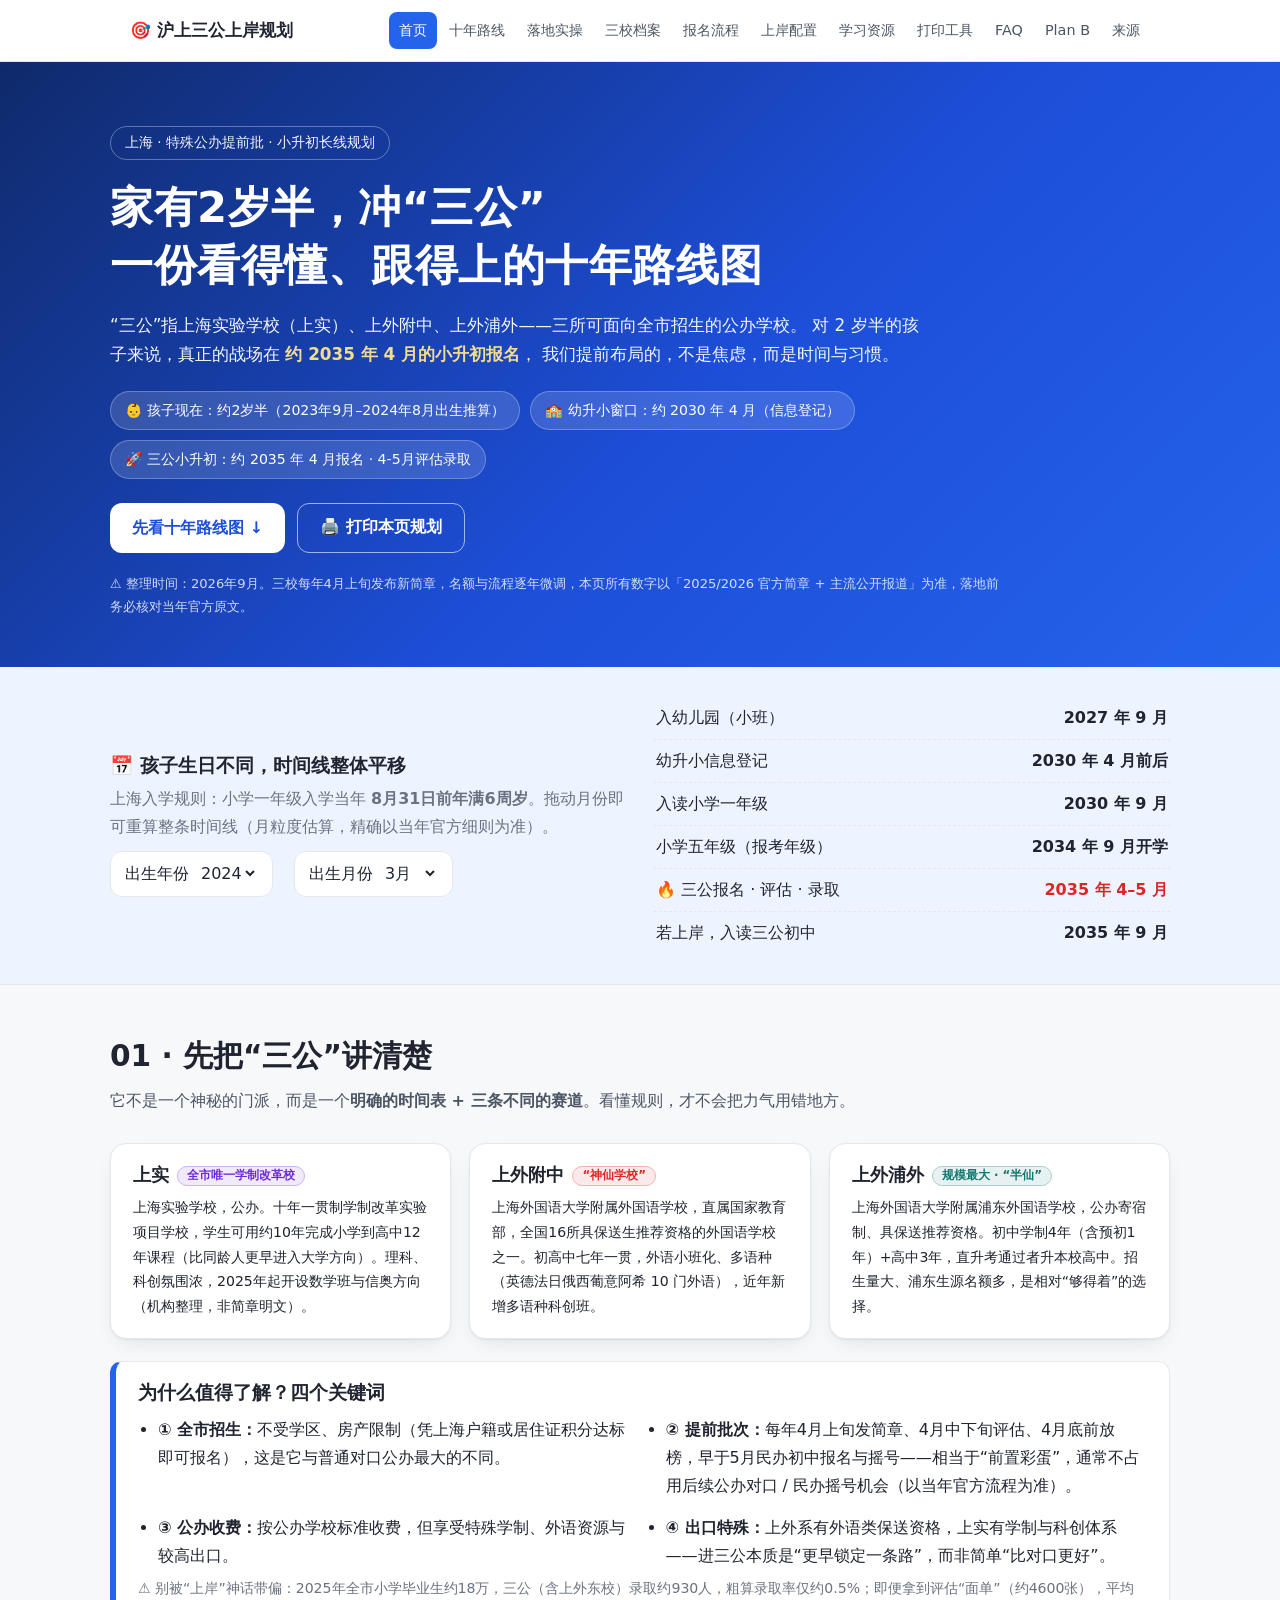
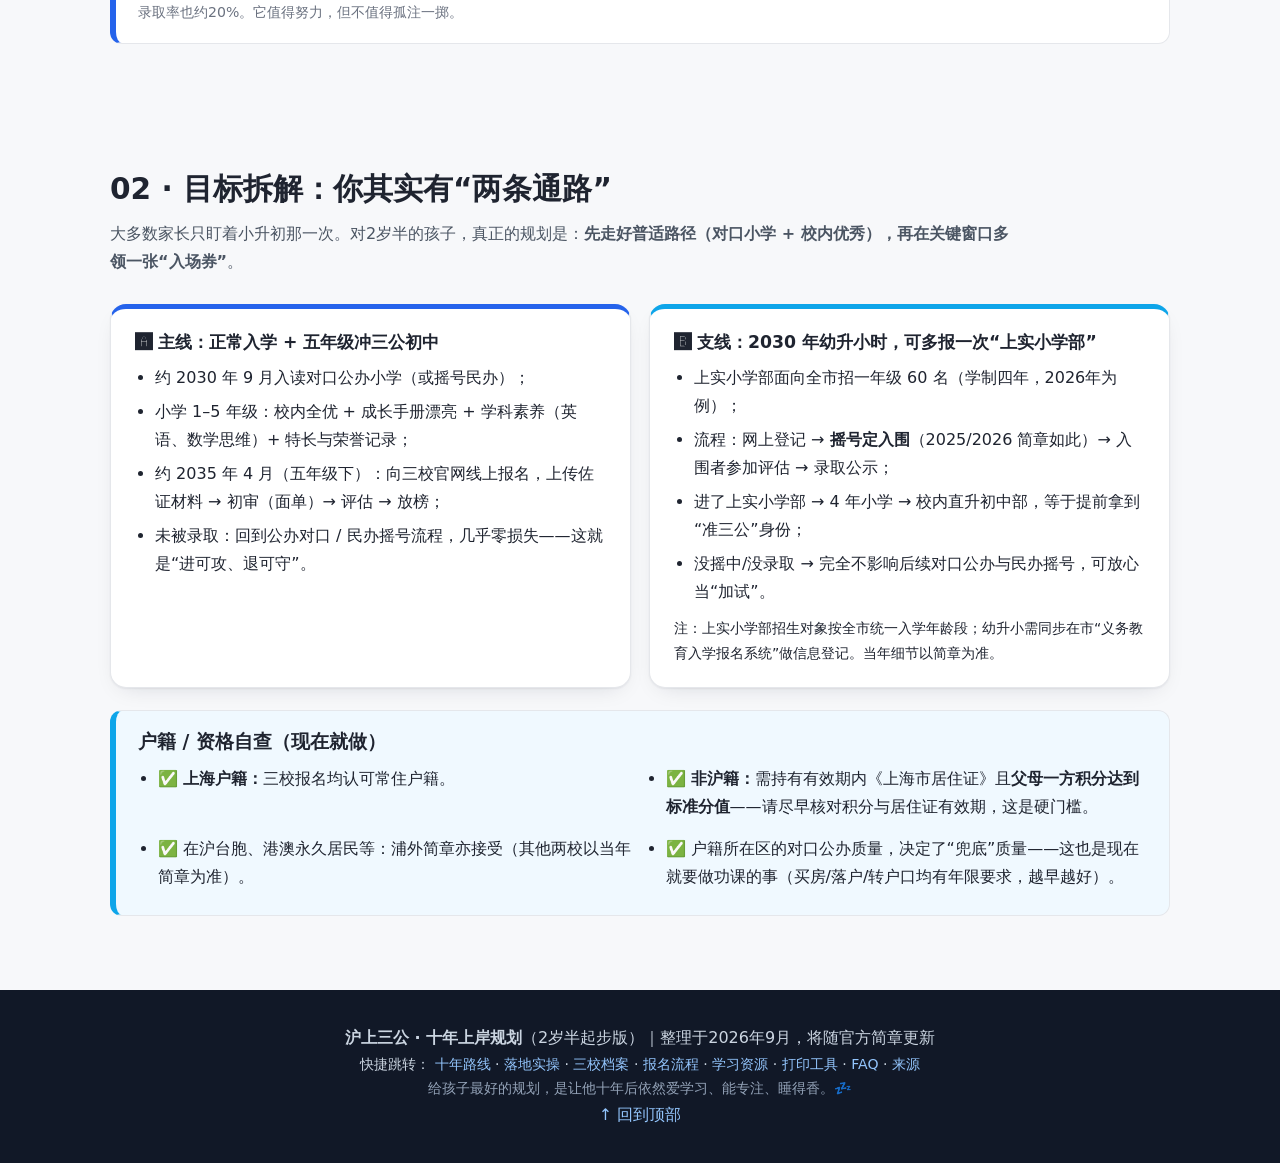
==== index.html @ 7bc91da9 "feat: 沪上三公十年上岸规划静态站（多页标签结构 + GitHub/开源学习资源 + 可打印工具包）" ====
<!DOCTYPE html>
<html lang="zh-CN">
<head>
<meta charset="UTF-8">
<meta name="viewport" content="width=device-width, initial-scale=1.0">
<title>首页 · 沪上三公上岸规划</title>
<link rel="stylesheet" href="assets/style.css">
<link rel="stylesheet" href="assets/tools.css">
</head>
<body>

<header class="nav" id="top">
  <div class="nav-inner">
    <a class="brand" href="index.html">🎯 沪上三公上岸规划</a>
    <nav class="nav-links" id="navLinks">
      <a href="index.html" class="active">首页</a>
      <a href="roadmap.html">十年路线</a>
      <a href="action.html">落地实操</a>
      <a href="schools.html">三校档案</a>
      <a href="process.html">报名流程</a>
      <a href="profile.html">上岸配置</a>
      <a href="resources.html">学习资源</a>
      <a href="tools.html">打印工具</a>
      <a href="faq.html">FAQ</a>
      <a href="planb.html">Plan B</a>
      <a href="sources.html">来源</a>
    </nav>
    <button class="nav-burger" id="navBurger" aria-label="菜单">☰</button>
  </div>
</header>

<!-- ============ Hero ============ -->
<section class="hero">
  <div class="hero-inner">
    <p class="hero-kicker">上海 · 特殊公办提前批 · 小升初长线规划</p>
    <h1>家有2岁半，冲“三公”<br>一份看得懂、跟得上的十年路线图</h1>
    <p class="hero-sub">
      “三公”指上海实验学校（上实）、上外附中、上外浦外——三所可面向全市招生的公办学校。
      对 2 岁半的孩子来说，真正的战场在 <strong>约 2035 年 4 月的小升初报名</strong>，
      我们提前布局的，不是焦虑，而是时间与习惯。
    </p>
    <div class="hero-chips">
      <span class="chip">👶 孩子现在：约2岁半（2023年9月–2024年8月出生推算）</span>
      <span class="chip">🏫 幼升小窗口：约 <span class="dy" data-o="0">2030</span> 年 4 月（信息登记）</span>
      <span class="chip">🚀 三公小升初：约 <span class="dy" data-o="5">2035</span> 年 4 月报名 · 4-5月评估录取</span>
    </div>
    <div class="hero-cta">
      <a class="btn btn-primary" href="roadmap.html">先看十年路线图 ↓</a>
      <button class="btn btn-ghost" onclick="window.print()">🖨️ 打印本页规划</button>
    </div>
    <p class="hero-note">⚠️ 整理时间：2026年9月。三校每年4月上旬发布新简章，名额与流程逐年微调，本页所有数字以「2025/2026 官方简章 + 主流公开报道」为准，落地前务必核对当年官方原文。</p>
  </div>
</section>

<section class="calc section" aria-label="入学年份推算">
  <div class="section-inner calc-grid">
    <div class="calc-control">
      <h3>📅 孩子生日不同，时间线整体平移</h3>
      <p class="muted">上海入学规则：小学一年级入学当年 <strong>8月31日前年满6周岁</strong>。拖动月份即可重算整条时间线（月粒度估算，精确以当年官方细则为准）。</p>
      <label class="field">
        <span>出生年份</span>
        <select id="birthYear">
          <option>2022</option><option>2023</option><option selected>2024</option><option>2025</option><option>2026</option>
        </select>
      </label>
      <label class="field">
        <span>出生月份</span>
        <select id="birthMonth">
          <option value="1">1月</option><option value="2">2月</option><option value="3" selected>3月</option><option value="4">4月</option><option value="5">5月</option><option value="6">6月</option><option value="7">7月</option><option value="8">8月</option><option value="9">9月</option><option value="10">10月</option><option value="11">11月</option><option value="12">12月</option>
        </select>
      </label>
    </div>
    <div class="calc-out">
      <div class="out-row"><span>入幼儿园（小班）</span><b><span class="dy" data-o="-3">2027</span> 年 9 月</b></div>
      <div class="out-row"><span>幼升小信息登记</span><b><span class="dy" data-o="0">2030</span> 年 4 月前后</b></div>
      <div class="out-row"><span>入读小学一年级</span><b><span class="dy" data-o="0">2030</span> 年 9 月</b></div>
      <div class="out-row"><span>小学五年级（报考年级）</span><b><span class="dy" data-o="4">2034</span> 年 9 月开学</b></div>
      <div class="out-row hot"><span>🔥 三公报名 · 评估 · 录取</span><b><span class="dy" data-o="5">2035</span> 年 4–5 月</b></div>
      <div class="out-row"><span>若上岸，入读三公初中</span><b><span class="dy" data-o="5">2035</span> 年 9 月</b></div>
    </div>
  </div>
</section>
<section class="section" id="jianjie">
  <div class="section-inner">
    <h2 class="sec-title">01 · 先把“三公”讲清楚</h2>
    <p class="sec-lead">它不是一个神秘的门派，而是一个<strong>明确的时间表 + 三条不同的赛道</strong>。看懂规则，才不会把力气用错地方。</p>

    <div class="card-grid three">
      <article class="card">
        <h3>上实 <span class="tag" style="--c:#6d28d9">全市唯一学制改革校</span></h3>
        <p class="small">上海实验学校，公办。十年一贯制学制改革实验项目学校，学生可用约10年完成小学到高中12年课程（比同龄人更早进入大学方向）。理科、科创氛围浓，2025年起开设数学班与信奥方向（机构整理，非简章明文）。</p>
      </article>
      <article class="card">
        <h3>上外附中 <span class="tag" style="--c:#dc2626">“神仙学校”</span></h3>
        <p class="small">上海外国语大学附属外国语学校，直属国家教育部，全国16所具保送生推荐资格的外国语学校之一。初高中七年一贯，外语小班化、多语种（英德法日俄西葡意阿希 10 门外语），近年新增多语种科创班。</p>
      </article>
      <article class="card">
        <h3>上外浦外 <span class="tag" style="--c:#0f766e">规模最大 · “半仙”</span></h3>
        <p class="small">上海外国语大学附属浦东外国语学校，公办寄宿制、具保送推荐资格。初中学制4年（含预初1年）+高中3年，直升考通过者升本校高中。招生量大、浦东生源名额多，是相对“够得着”的选择。</p>
      </article>
    </div>

    <div class="notice">
      <h3>为什么值得了解？四个关键词</h3>
      <ul class="grid2">
        <li><b>① 全市招生：</b>不受学区、房产限制（凭上海户籍或居住证积分达标即可报名），这是它与普通对口公办最大的不同。</li>
        <li><b>② 提前批次：</b>每年4月上旬发简章、4月中下旬评估、4月底前放榜，早于5月民办初中报名与摇号——相当于“前置彩蛋”，通常不占用后续公办对口 / 民办摇号机会（以当年官方流程为准）。</li>
        <li><b>③ 公办收费：</b>按公办学校标准收费，但享受特殊学制、外语资源与较高出口。</li>
        <li><b>④ 出口特殊：</b>上外系有外语类保送资格，上实有学制与科创体系——进三公本质是“更早锁定一条路”，而非简单“比对口更好”。</li>
      </ul>
      <p class="small muted">⚠️ 别被“上岸”神话带偏：2025年全市小学毕业生约18万，三公（含上外东校）录取约930人，粗算录取率仅约0.5%；即便拿到评估“面单”（约4600张），平均录取率也约20%。它值得努力，但不值得孤注一掷。</p>
    </div>
  </div>
</section>
<section class="section" id="mubiao">
  <div class="section-inner">
    <h2 class="sec-title">02 · 目标拆解：你其实有“两条通路”</h2>
    <p class="sec-lead">大多数家长只盯着小升初那一次。对2岁半的孩子，真正的规划是：<strong>先走好普适路径（对口小学 + 校内优秀），再在关键窗口多领一张“入场券”</strong>。</p>

    <div class="path-grid">
      <article class="path-card main">
        <h3>🅰 主线：正常入学 + 五年级冲三公初中</h3>
        <ul>
          <li>约 <span class="dy" data-o="0">2030</span> 年 9 月入读对口公办小学（或摇号民办）；</li>
          <li>小学 1–5 年级：校内全优 + 成长手册漂亮 + 学科素养（英语、数学思维）+ 特长与荣誉记录；</li>
          <li>约 <span class="dy" data-o="5">2035</span> 年 4 月（五年级下）：向三校官网线上报名，上传佐证材料 → 初审（面单）→ 评估 → 放榜；</li>
          <li>未被录取：回到公办对口 / 民办摇号流程，几乎零损失——这就是“进可攻、退可守”。</li>
        </ul>
      </article>
      <article class="path-card alt">
        <h3>🅱 支线：<span class="dy" data-o="0">2030</span> 年幼升小时，可多报一次“上实小学部”</h3>
        <ul>
          <li>上实小学部面向全市招一年级 60 名（学制四年，2026年为例）；</li>
          <li>流程：网上登记 → <b>摇号定入围</b>（2025/2026 简章如此）→ 入围者参加评估 → 录取公示；</li>
          <li>进了上实小学部 → 4 年小学 → 校内直升初中部，等于提前拿到“准三公”身份；</li>
          <li>没摇中/没录取 → 完全不影响后续对口公办与民办摇号，可放心当“加试”。</li>
        </ul>
        <p class="small">注：上实小学部招生对象按全市统一入学年龄段；幼升小需同步在市“义务教育入学报名系统”做信息登记。当年细节以简章为准。</p>
      </article>
    </div>

    <div class="notice soft">
      <h3>户籍 / 资格自查（现在就做）</h3>
      <ul class="grid2">
        <li>✅ <b>上海户籍：</b>三校报名均认可常住户籍。</li>
        <li>✅ <b>非沪籍：</b>需持有有效期内《上海市居住证》且<b>父母一方积分达到标准分值</b>——请尽早核对积分与居住证有效期，这是硬门槛。</li>
        <li>✅ 在沪台胞、港澳永久居民等：浦外简章亦接受（其他两校以当年简章为准）。</li>
        <li>✅ 户籍所在区的对口公办质量，决定了“兜底”质量——这也是现在就要做功课的事（买房/落户/转户口均有年限要求，越早越好）。</li>
      </ul>
    </div>
  </div>
</section>
<footer class="footer">
  <div class="footer-inner">
    <p><strong>沪上三公 · 十年上岸规划</strong>（2岁半起步版）｜整理于2026年9月，将随官方简章更新</p>
    <p class="small">快捷跳转：
      <a href="roadmap.html">十年路线</a> · <a href="action.html">落地实操</a> ·
      <a href="schools.html">三校档案</a> · <a href="process.html">报名流程</a> ·
      <a href="resources.html">学习资源</a> · <a href="tools.html">打印工具</a> ·
      <a href="faq.html">FAQ</a> · <a href="sources.html">来源</a>
    </p>
    <p class="small muted">给孩子最好的规划，是让他十年后依然爱学习、能专注、睡得香。💤</p>
    <p><a href="#top">↑ 回到顶部</a></p>
  </div>
</footer>

<script src="assets/app.js"></script>
</body>
</html>
---- assets/style.css ----
/* ============================================================
   沪上三公 · 十年上岸规划 — 样式表
   ============================================================ */
:root{
  --ink:#1f2430;
  --ink-2:#4b5563;
  --muted:#6b7280;
  --line:#e5e7eb;
  --bg:#f7f8fa;
  --card:#ffffff;
  --accent:#2563eb;
  --accent-2:#1d4ed8;
  --ses:#6d28d9;
  --sfls:#dc2626;
  --pw:#0f766e;
  --radius:16px;
  --shadow:0 1px 2px rgba(15,23,42,.06),0 8px 24px -12px rgba(15,23,42,.18);
}
*{box-sizing:border-box;margin:0;padding:0}
html{scroll-behavior:smooth;scroll-padding-top:72px}
body{
  font-family:system-ui,-apple-system,"PingFang SC","Hiragino Sans GB","Microsoft YaHei","Noto Sans SC",sans-serif;
  color:var(--ink);background:var(--bg);line-height:1.75;font-size:16px;
}
a{color:var(--accent);text-decoration:none}
a:hover{text-decoration:underline}
img{max-width:100%}
h1,h2,h3,h4{line-height:1.35}
.muted{color:var(--muted)}
.small{font-size:.88rem}
b,strong{font-weight:700}

/* ---------- 顶栏 ---------- */
.nav{
  position:sticky;top:0;z-index:50;background:rgba(255,255,255,.92);
  backdrop-filter:blur(8px);border-bottom:1px solid var(--line);
}
.nav-inner{max-width:1060px;margin:0 auto;padding:12px 20px;display:flex;align-items:center;gap:16px}
.brand{font-weight:800;font-size:1.05rem;color:var(--ink);white-space:nowrap}
.nav-links{display:flex;gap:2px;margin-left:auto;flex-wrap:wrap}
.nav-links a{padding:6px 10px;border-radius:8px;color:var(--ink-2);font-size:.9rem}
.nav-links a:hover{background:#eef2ff;color:var(--accent);text-decoration:none}
.nav-burger{display:none;margin-left:auto;background:none;border:1px solid var(--line);border-radius:8px;font-size:1.2rem;padding:4px 10px;cursor:pointer}

/* ---------- Hero ---------- */
.hero{
  background:linear-gradient(135deg,#0f2a6b 0%,#1d4ed8 55%,#2563eb 100%);
  color:#fff;padding:64px 20px 48px;
}
.hero-inner{max-width:1060px;margin:0 auto}
.hero-kicker{display:inline-block;border:1px solid rgba(255,255,255,.35);border-radius:999px;padding:4px 14px;font-size:.85rem;margin-bottom:18px;opacity:.95}
.hero h1{font-size:clamp(1.7rem,4.2vw,2.7rem);letter-spacing:.5px;margin-bottom:16px}
.hero-sub{max-width:820px;font-size:1.05rem;opacity:.95;margin-bottom:22px}
.hero-sub strong{color:#fde68a}
.hero-chips{display:flex;flex-wrap:wrap;gap:10px;margin-bottom:24px}
.chip{background:rgba(255,255,255,.14);border:1px solid rgba(255,255,255,.25);border-radius:999px;padding:6px 14px;font-size:.88rem}
.hero-cta{display:flex;gap:12px;flex-wrap:wrap;margin-bottom:20px}
.btn{display:inline-block;border:none;cursor:pointer;font-size:1rem;padding:11px 22px;border-radius:12px;font-weight:600;font-family:inherit}
.btn-primary{background:#fff;color:var(--accent-2)}
.btn-primary:hover{background:#f1f5ff;text-decoration:none}
.btn-ghost{background:transparent;color:#fff;border:1.5px solid rgba(255,255,255,.6)}
.btn-ghost:hover{background:rgba(255,255,255,.12)}
.hero-note{font-size:.82rem;opacity:.8;max-width:900px}

/* ---------- 推算工具 ---------- */
.section{padding:52px 20px}
.section.alt{background:#fff;border-top:1px solid var(--line);border-bottom:1px solid var(--line)}
.section-inner{max-width:1060px;margin:0 auto}
.calc{background:#eef4ff;border-bottom:1px solid var(--line);padding:30px 20px}
.calc-grid{max-width:1060px;margin:0 auto;display:grid;grid-template-columns:1fr 1fr;gap:28px;align-items:center}
.calc h3{margin-bottom:6px}
.field{display:inline-flex;align-items:center;gap:8px;margin:10px 16px 0 0;background:#fff;border:1px solid var(--line);border-radius:12px;padding:8px 14px}
.field select{border:none;background:transparent;font-size:1rem;font-family:inherit;outline:none;color:var(--ink);cursor:pointer}
.out-row{display:flex;justify-content:space-between;gap:12px;padding:7px 2px;border-bottom:1px dashed var(--line)}
.out-row:last-child{border-bottom:none}
.out-row.hot b{color:var(--sfls)}
.out-row b{white-space:nowrap}

/* ---------- 标题 ---------- */
.sec-title{font-size:clamp(1.35rem,3vw,1.85rem);margin-bottom:10px}
.sec-lead{color:var(--ink-2);margin-bottom:28px;max-width:900px}
.sub-title{font-size:1.15rem;margin:34px 0 14px;padding-left:10px;border-left:4px solid var(--accent)}

/* ---------- 卡片 ---------- */
.card-grid{display:grid;gap:18px;margin:18px 0}
.card-grid.three{grid-template-columns:repeat(3,1fr)}
.card-grid.two{grid-template-columns:1fr 1fr}
.card{background:var(--card);border:1px solid var(--line);border-radius:var(--radius);padding:20px 22px;box-shadow:var(--shadow)}
.card h3{font-size:1.1rem;margin-bottom:8px}
.card h4{margin-bottom:8px;font-size:1rem}
.tag{display:inline-block;font-size:.74rem;font-weight:700;color:var(--c);background:color-mix(in srgb,var(--c) 10%,#fff);border:1px solid color-mix(in srgb,var(--c) 35%,#fff);border-radius:999px;padding:1px 9px;vertical-align:middle;margin-left:2px}

/* ---------- 提示框 ---------- */
.notice,.notice.soft,.notice.warn{background:#fff;border:1px solid var(--line);border-left:6px solid var(--accent);border-radius:12px;padding:18px 22px;margin:22px 0}
.notice h3,.notice h4{margin-bottom:10px}
.notice.soft{border-left-color:#0ea5e9;background:#f0f9ff}
.notice.warn{border-left-color:#f59e0b;background:#fffbeb}
.grid2{display:grid;grid-template-columns:1fr 1fr;gap:8px 26px;padding-left:20px}
ul.grid2 li{margin-bottom:6px}

/* ---------- 通路 ---------- */
.path-grid{display:grid;gap:18px;grid-template-columns:1fr 1fr;margin-bottom:8px}
.path-card{background:var(--card);border-radius:var(--radius);padding:22px 24px;box-shadow:var(--shadow);border:1px solid var(--line)}
.path-card.main{border-top:5px solid var(--accent)}
.path-card.alt{border-top:5px solid #0ea5e9}
.path-card h3{font-size:1.08rem;margin-bottom:10px}
.path-card ul{padding-left:20px}
.path-card li{margin-bottom:6px}
.path-card .small{margin-top:10px}

/* ---------- 时间轴 ---------- */
.timeline{position:relative;margin:26px 0 10px;padding-left:0}
.tl-item{display:grid;grid-template-columns:44px 1fr;gap:6px;margin-bottom:8px;position:relative}
.tl-rail{position:relative;display:flex;justify-content:center}
.tl-rail::before{content:"";position:absolute;top:34px;bottom:-20px;left:50%;width:2px;background:var(--line)}
.tl-item:last-child .tl-rail::before{display:none}
.tl-dot{width:30px;height:30px;border-radius:50%;background:var(--accent);color:#fff;font-weight:800;display:flex;align-items:center;justify-content:center;font-size:.9rem;position:relative;z-index:1;box-shadow:0 0 0 4px #fff,0 0 0 6px var(--accent)}
.tl-body{background:var(--card);border:1px solid var(--line);border-radius:var(--radius);padding:18px 20px 14px;box-shadow:var(--shadow);margin-bottom:18px}
.tl-body header{margin-bottom:8px}
.tl-tag{display:inline-block;background:#eef2ff;color:var(--accent-2);border-radius:999px;font-size:.78rem;font-weight:700;padding:2px 12px;margin-bottom:6px}
.tl-body h3{font-size:1.12rem;margin:4px 0 2px}
.tl-period{color:var(--muted);font-size:.88rem}
.tl-goal{margin:10px 0;padding:10px 14px;background:#f8fafc;border-radius:10px;border:1px dashed #cbd5e1;font-size:.95rem}
.tl-todo{list-style:none;padding:0;display:grid;gap:7px}
.tl-todo li{display:flex;gap:10px;align-items:flex-start}
.tl-todo input{width:17px;height:17px;margin-top:4px;flex:none;accent-color:var(--accent)}
.tl-note{margin-top:12px;font-size:.88rem;color:#134e4a;background:#f0fdfa;border-radius:10px;padding:10px 12px;border:1px solid #99f6e4}
.tl-note a{color:#0f766e;font-weight:600}

/* 速查卡 */
.print-card{background:var(--card);border:1px solid var(--line);border-radius:var(--radius);padding:20px 22px;box-shadow:var(--shadow);margin:30px 0 6px}
.print-card h3{margin-bottom:12px}

/* ---------- 表格 ---------- */
table{width:100%;border-collapse:collapse;background:var(--card);font-size:.92rem;margin:12px 0}
th,td{border:1px solid var(--line);padding:9px 12px;text-align:left;vertical-align:top}
thead th{background:#f1f5f9;font-weight:700}
tbody tr:nth-child(even){background:#fafbfc}
td a{word-break:break-all}

/* ---------- Tabs ---------- */
.tabs{display:flex;gap:8px;flex-wrap:wrap;margin:10px 0 18px}
.tab-btn{background:#fff;border:1px solid var(--line);border-radius:12px;padding:10px 20px;font-size:1rem;font-weight:600;cursor:pointer;font-family:inherit;color:var(--ink-2)}
.tab-btn.active{background:var(--ink);color:#fff;border-color:var(--ink)}
.tab-panel{display:none}
.tab-panel.active{display:block;animation:fade .25s ease}
@keyframes fade{from{opacity:0;transform:translateY(6px)}to{opacity:1;transform:none}}
.school-head{margin-bottom:6px}
.kv{list-style:none;display:grid;gap:8px}
.kv li b{display:inline-block;min-width:3.2em}

/* ---------- 流程 ---------- */
.flow-grid{display:grid;grid-template-columns:repeat(5,1fr);gap:12px;margin:20px 0}
.flow-step{background:#fff;border:1px solid var(--line);border-top:4px solid var(--accent);border-radius:12px;padding:14px;font-size:.88rem}
.flow-step b{display:block;margin-bottom:6px;color:var(--accent-2)}

/* ---------- FAQ ---------- */
.faq-list{display:grid;gap:10px}
.faq-list details{background:var(--card);border:1px solid var(--line);border-radius:12px;padding:4px 6px}
.faq-list summary{cursor:pointer;font-weight:600;padding:10px 14px;list-style-position:inside}
.faq-list summary::-webkit-details-marker{color:var(--accent)}
.faq-list details[open] summary{border-bottom:1px dashed var(--line)}
.faq-list p{padding:10px 16px 14px;color:var(--ink-2);font-size:.95rem}

/* ---------- 来源 ---------- */
.ref-list{padding-left:26px;display:grid;gap:8px;font-size:.92rem}
.ref-list li::marker{color:var(--accent);font-weight:700}

/* ---------- Footer ---------- */
.footer{background:#111827;color:#cbd5e1;padding:34px 20px;text-align:center}
.footer .muted{color:#94a3b8}
.footer a{color:#93c5fd}

/* ---------- 响应式 ---------- */
@media (max-width:900px){
  .card-grid.three,.card-grid.two{grid-template-columns:1fr}
  .path-grid,.calc-grid{grid-template-columns:1fr}
  .flow-grid{grid-template-columns:1fr 1fr}
  .grid2{grid-template-columns:1fr}
  .nav-links{display:none;position:absolute;top:56px;left:0;right:0;background:#fff;flex-direction:column;padding:10px 16px;border-bottom:1px solid var(--line)}
  .nav-links.open{display:flex}
  .nav-burger{display:inline-block}
  .tl-item{grid-template-columns:36px 1fr}
  .tl-dot{width:26px;height:26px;font-size:.8rem}
}
@media (max-width:560px){
  .flow-grid{grid-template-columns:1fr}
  body{font-size:15px}
}

/* ---------- 打印 ---------- */
@media print{
  .nav,.hero-cta,.calc,.footer,.nav-burger,.hero-note{display:none !important}
  body{background:#fff;font-size:12px}
  .section,.section.alt{padding:14px 0;border:none}
  .tl-body,.card,.notice{box-shadow:none;break-inside:avoid}
  .tab-panel{display:block}
  details summary{list-style:none}
  details p{display:block}
  .hero{padding:20px;background:#fff !important;color:#000}
  .hero h1{color:#000}
  .chip,.hero-sub strong{color:#000}
  .hero-sub,.hero-chips{opacity:1}
  a{color:#000;text-decoration:none}
}
---- assets/tools.css ----
/* ============================================================
   沪上三公 · 十年上岸规划 — 第二版新增组件样式
   （落地实操模板、可打印工具卡、紧凑表格等）
   ============================================================ */

/* 紧凑小表（资源/节奏模板内使用） */
.tbl-sm{font-size:.84rem;margin:8px 0}
.tbl-sm td,.tbl-sm th{padding:6px 8px}

/* code 片段 */
code{background:#eef2ff;border:1px solid #dbe3ff;border-radius:6px;padding:1px 6px;font-size:.85em;font-family:ui-monospace,SFMono-Regular,Consolas,monospace}

/* 工具卡片网格（打印工具包） */
.tool-grid{display:grid;grid-template-columns:repeat(auto-fill,minmax(250px,1fr));gap:16px;margin:20px 0 8px}
.tool-card{display:block;background:#fff;border:1px solid var(--line);border-radius:14px;padding:18px 20px;box-shadow:var(--shadow);color:var(--ink);transition:transform .15s ease,box-shadow .15s ease,border-color .15s ease;text-decoration:none}
.tool-card:hover{transform:translateY(-3px);box-shadow:0 12px 28px -14px rgba(15,23,42,.3);border-color:var(--accent);text-decoration:none}
.tool-card b{font-size:1.5rem;display:block;margin-bottom:6px}
.tool-card h4{font-size:1rem;margin-bottom:6px;color:var(--ink)}
.tool-card p{font-size:.85rem;color:var(--ink-2);margin:0;line-height:1.6}

/* 资源中心按钮化链接 */
.res-pill{display:inline-block;background:#eef2ff;color:var(--accent-2);border:1px solid #dbe3ff;border-radius:999px;padding:2px 12px;font-size:.8rem;font-weight:600}

/* 阶段/节奏小标签 */
.tempo{display:grid;gap:10px}
.tempo-row{display:flex;gap:12px;align-items:baseline}
.tempo-row b{min-width:64px;flex:none;color:var(--accent-2)}

/* 移动端适配工具卡 */
@media (max-width:560px){
  .tool-grid{grid-template-columns:1fr 1fr;gap:10px}
  .tool-card{padding:12px 14px}
  .tool-card b{font-size:1.2rem}
}

/* 打印：工具卡不分页、可点链接保留 */
@media print{
  .tool-card{box-shadow:none;break-inside:avoid}
}

/* ---------- 多页版：顶栏“标签页”与页面标题条 ---------- */
.nav-links a.active{background:var(--accent);color:#fff}
.nav-links a.active:hover{background:var(--accent-2);color:#fff}

.band{
  background:linear-gradient(120deg,#1e3a8a 0%,#1d4ed8 60%,#2563eb 100%);
  color:#fff;padding:34px 20px 28px;
}
.band .band-kicker{font-size:.85rem;opacity:.9;margin-bottom:8px}
.band .band-kicker a{color:#bfdbfe;font-weight:600}
.band h1{font-size:clamp(1.35rem,3.2vw,2rem);margin-bottom:8px}
.band-desc{max-width:860px;opacity:.92;font-size:.98rem;margin:0}

@media (max-width:900px){
  .nav-links a{padding:6px 8px;font-size:.85rem}
}

@media print{
  .band{display:none !important}
  .nav-links a.active{background:#e5e7eb;color:#000}
}
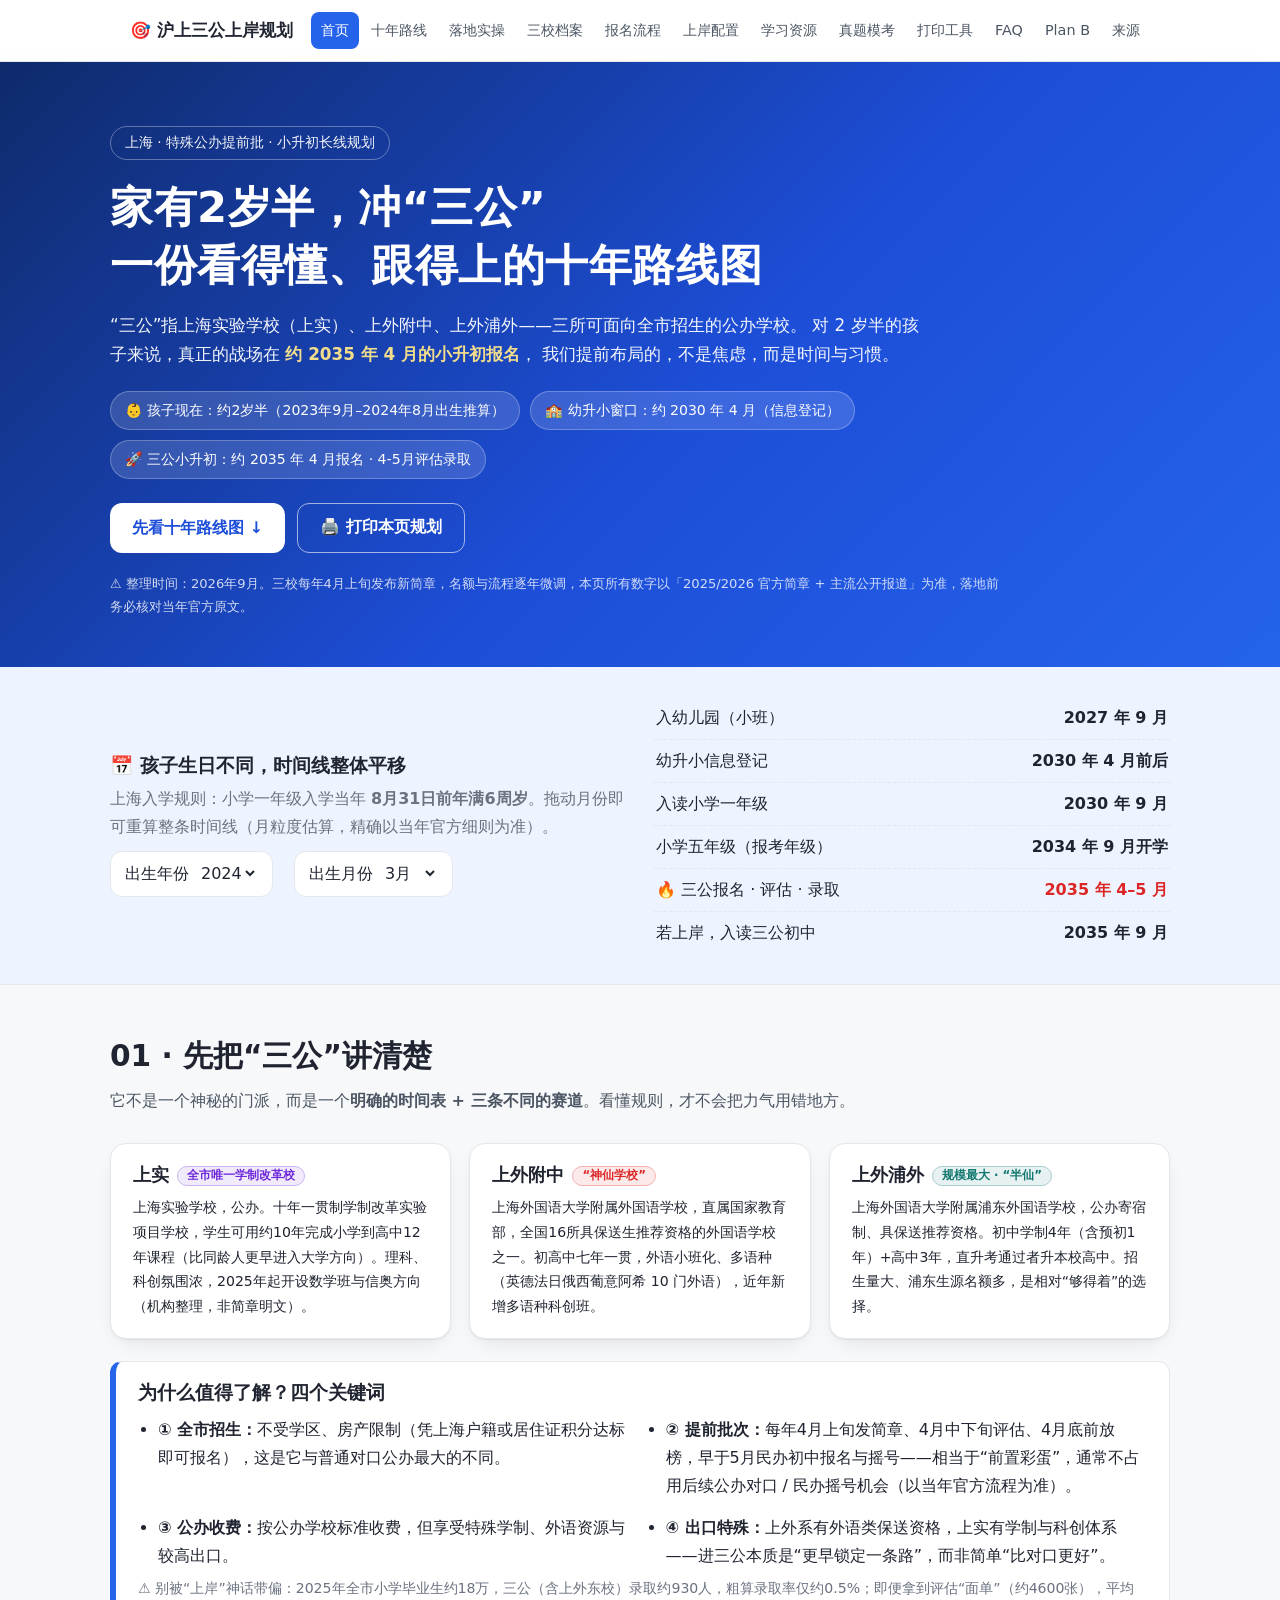
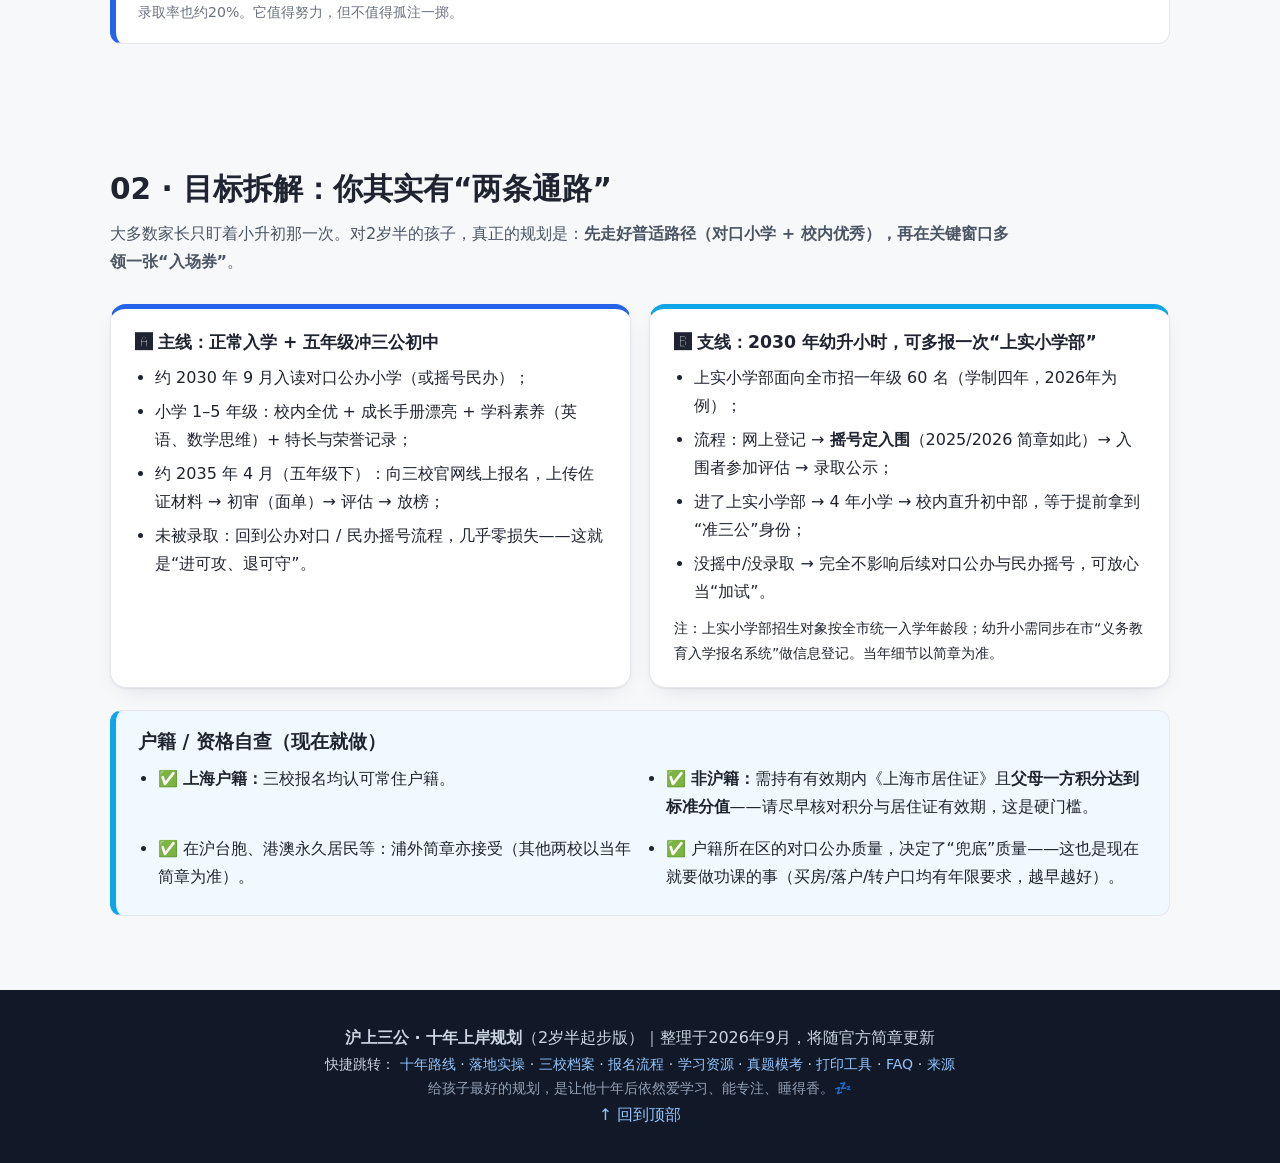
==== commit d54e31c9: "feat: 新增「真题模考」页（官方真题入口 + 51题原创题库/模拟卷A·B/错题本），章节顺延至13" ====
--- a/index.html
+++ b/index.html
@@ -20,6 +20,7 @@
       <a href="process.html">报名流程</a>
       <a href="profile.html">上岸配置</a>
       <a href="resources.html">学习资源</a>
+      <a href="practice.html">真题模考</a>
       <a href="tools.html">打印工具</a>
       <a href="faq.html">FAQ</a>
       <a href="planb.html">Plan B</a>
@@ -156,7 +157,8 @@
     <p class="small">快捷跳转：
       <a href="roadmap.html">十年路线</a> · <a href="action.html">落地实操</a> ·
       <a href="schools.html">三校档案</a> · <a href="process.html">报名流程</a> ·
-      <a href="resources.html">学习资源</a> · <a href="tools.html">打印工具</a> ·
+      <a href="resources.html">学习资源</a> · <a href="practice.html">真题模考</a> ·
+      <a href="tools.html">打印工具</a> ·
       <a href="faq.html">FAQ</a> · <a href="sources.html">来源</a>
     </p>
     <p class="small muted">给孩子最好的规划，是让他十年后依然爱学习、能专注、睡得香。💤</p>
--- a/assets/tools.css
+++ b/assets/tools.css
@@ -59,3 +59,48 @@
   .band{display:none !important}
   .nav-links a.active{background:#e5e7eb;color:#000}
 }
+
+/* ---------- 真题模考页：交互题库 ---------- */
+.quiz{background:#fff;border:1px solid var(--line);border-radius:var(--radius);padding:20px 22px;box-shadow:var(--shadow);margin:16px 0}
+.qz-controls{display:flex;flex-wrap:wrap;gap:14px;align-items:flex-end}
+.qz-field{display:flex;flex-direction:column;gap:5px;font-size:.82rem;color:var(--ink-2)}
+.qz-field select{padding:7px 10px;border:1px solid var(--line);border-radius:10px;font-size:.9rem;font-family:inherit;background:#fff;color:var(--ink);min-width:150px}
+.qz-btn{background:#fff;border:1px solid var(--line);border-radius:10px;padding:9px 16px;font-size:.92rem;font-family:inherit;cursor:pointer;color:var(--ink)}
+.qz-btn:hover{border-color:var(--accent);color:var(--accent-2)}
+.qz-btn:disabled{opacity:.45;cursor:not-allowed}
+.qz-btn.qz-primary{background:var(--accent);border-color:var(--accent);color:#fff}
+.qz-btn.qz-primary:hover{background:var(--accent-2);color:#fff}
+.qz-btn.qz-submit{background:#fff7ed;border-color:#fdba74;color:#9a3412}
+.qz-body{margin-top:16px}
+.qz-top{display:flex;justify-content:space-between;align-items:center;gap:10px;flex-wrap:wrap;font-size:.92rem}
+.qz-badge{display:inline-block;background:#eef2ff;color:var(--accent-2);border-radius:999px;font-size:.74rem;padding:1px 10px;margin-left:6px;font-weight:600}
+.qz-timer{font-weight:700;color:var(--ink-2);font-variant-numeric:tabular-nums}
+.qz-timer.danger{color:#dc2626}
+.qz-progress{height:8px;background:#e5e7eb;border-radius:99px;overflow:hidden;margin:10px 0 4px}
+.qz-progress i{display:block;height:100%;background:var(--accent);transition:width .2s ease}
+.qz-q{font-size:1.05rem;font-weight:600;line-height:1.8;margin:14px 0 6px}
+.qz-opts{margin:8px 0}
+.qz-opt{display:block;width:100%;text-align:left;background:#f8fafc;border:1px solid var(--line);border-radius:10px;padding:10px 14px;margin:8px 0;cursor:pointer;font:inherit;line-height:1.6}
+.qz-opt:hover{border-color:var(--accent);background:#eef2ff}
+.qz-opt.sel{border-color:var(--accent);background:#e0e7ff}
+.qz-opt.ok{border-color:#16a34a;background:#f0fdf4}
+.qz-opt.bad{border-color:#dc2626;background:#fef2f2}
+.qz-fill input{width:100%;padding:10px 14px;border:1px solid var(--line);border-radius:10px;font:inherit;background:#f8fafc}
+.qz-fill input:focus{outline:2px solid var(--accent);background:#fff}
+.qz-feedback{margin-top:12px;padding:12px 16px;border-radius:10px;font-size:.92rem;line-height:1.7}
+.qz-feedback.ok{background:#f0fdf4;border:1px solid #86efac}
+.qz-feedback.bad{background:#fef2f2;border:1px solid #fca5a5}
+.qz-nav{display:flex;gap:10px;flex-wrap:wrap;margin-top:16px}
+.qz-sheet{display:flex;flex-wrap:wrap;gap:6px;margin-top:14px;padding-top:12px;border-top:1px dashed var(--line)}
+.qz-sheet-btn{width:34px;height:30px;border-radius:8px;border:1px solid var(--line);background:#fff;cursor:pointer;font-size:.78rem;font-family:inherit}
+.qz-sheet-btn.done{background:#dbeafe;border-color:#93c5fd}
+.qz-sheet-btn.cur{outline:2px solid var(--accent);font-weight:700}
+.qz-result .qz-score{font-size:2.1rem;font-weight:800;color:var(--accent-2);line-height:1.2}
+.qz-result .qz-score span{font-size:1rem;color:var(--muted);font-weight:600}
+.qz-review{border-top:1px dashed var(--line);padding:12px 0;font-size:.94rem;line-height:1.7}
+.qz-history{margin-top:18px}
+.qz-history h4{font-size:1rem;margin-bottom:8px}
+@media print{
+  .qz-controls,.qz-sheet,.qz-nav,.qz-progress{display:none !important}
+  .quiz{box-shadow:none;border:none;padding:0}
+}
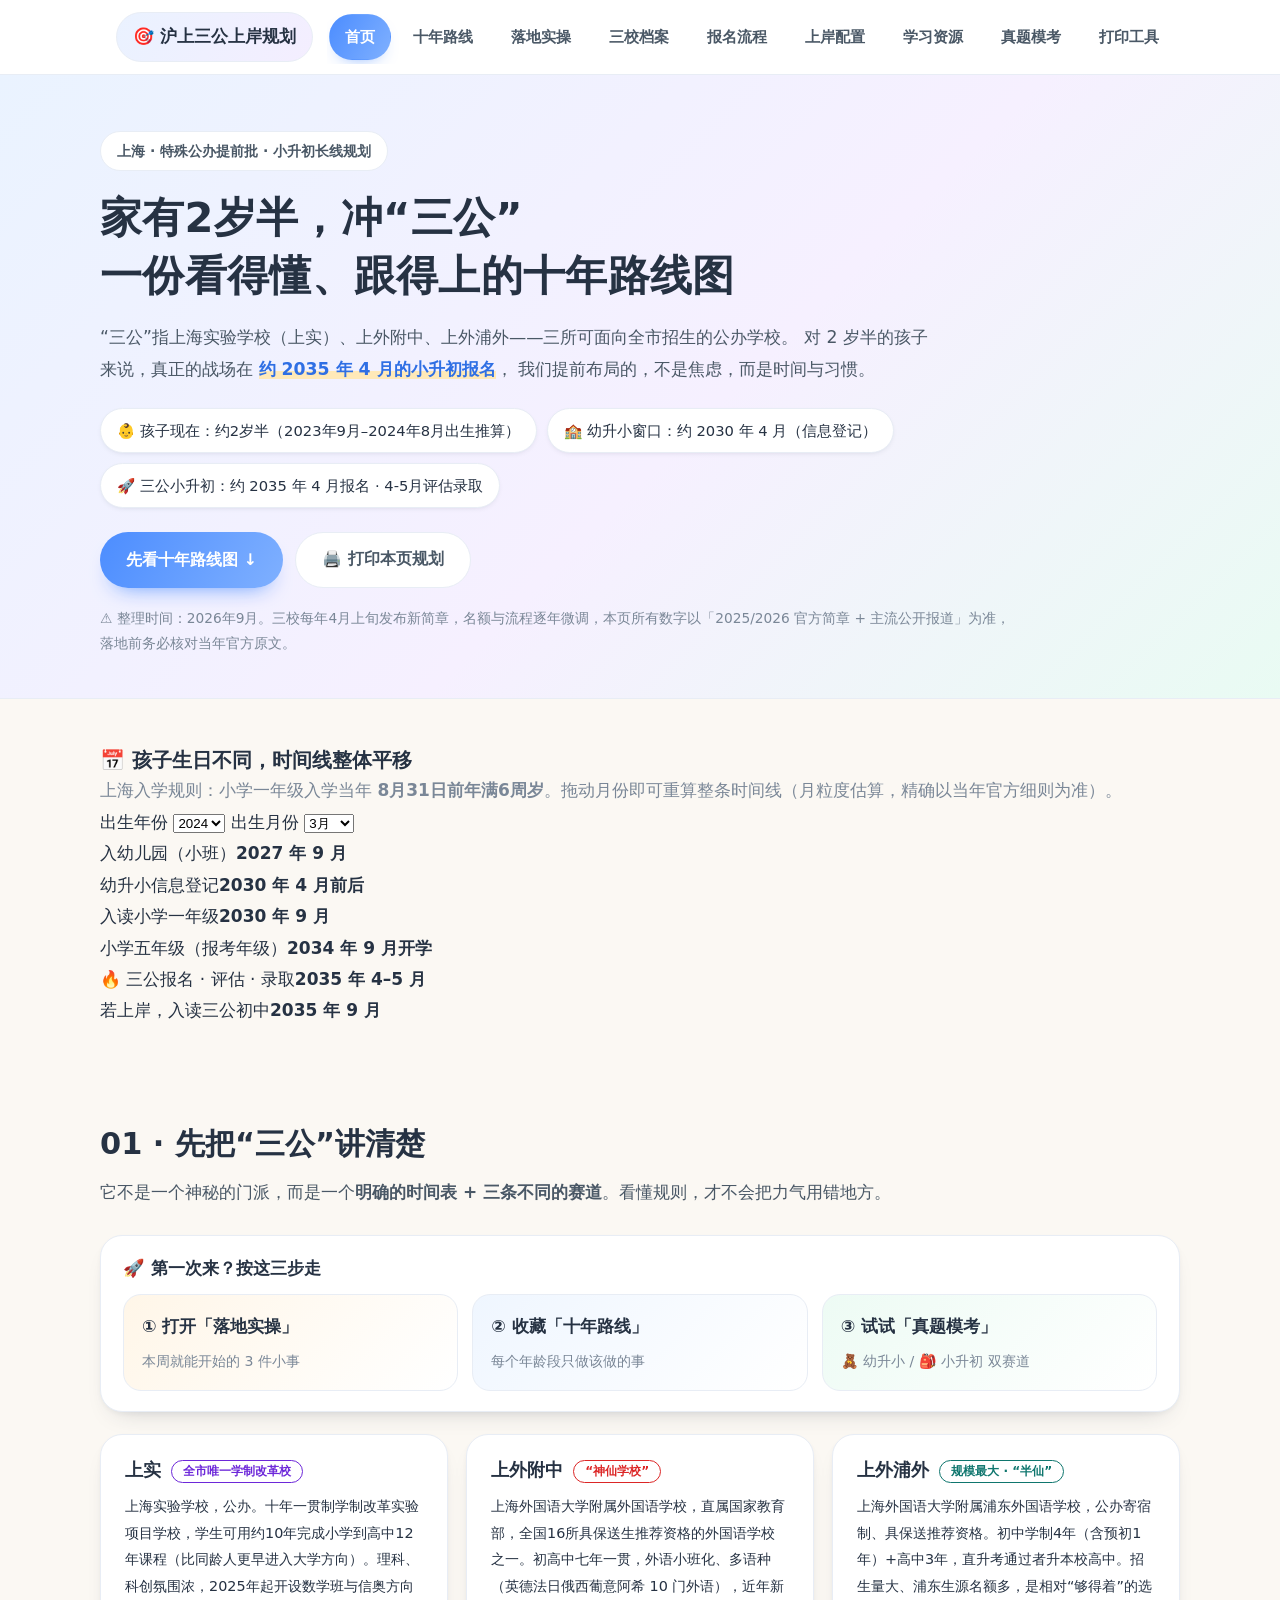
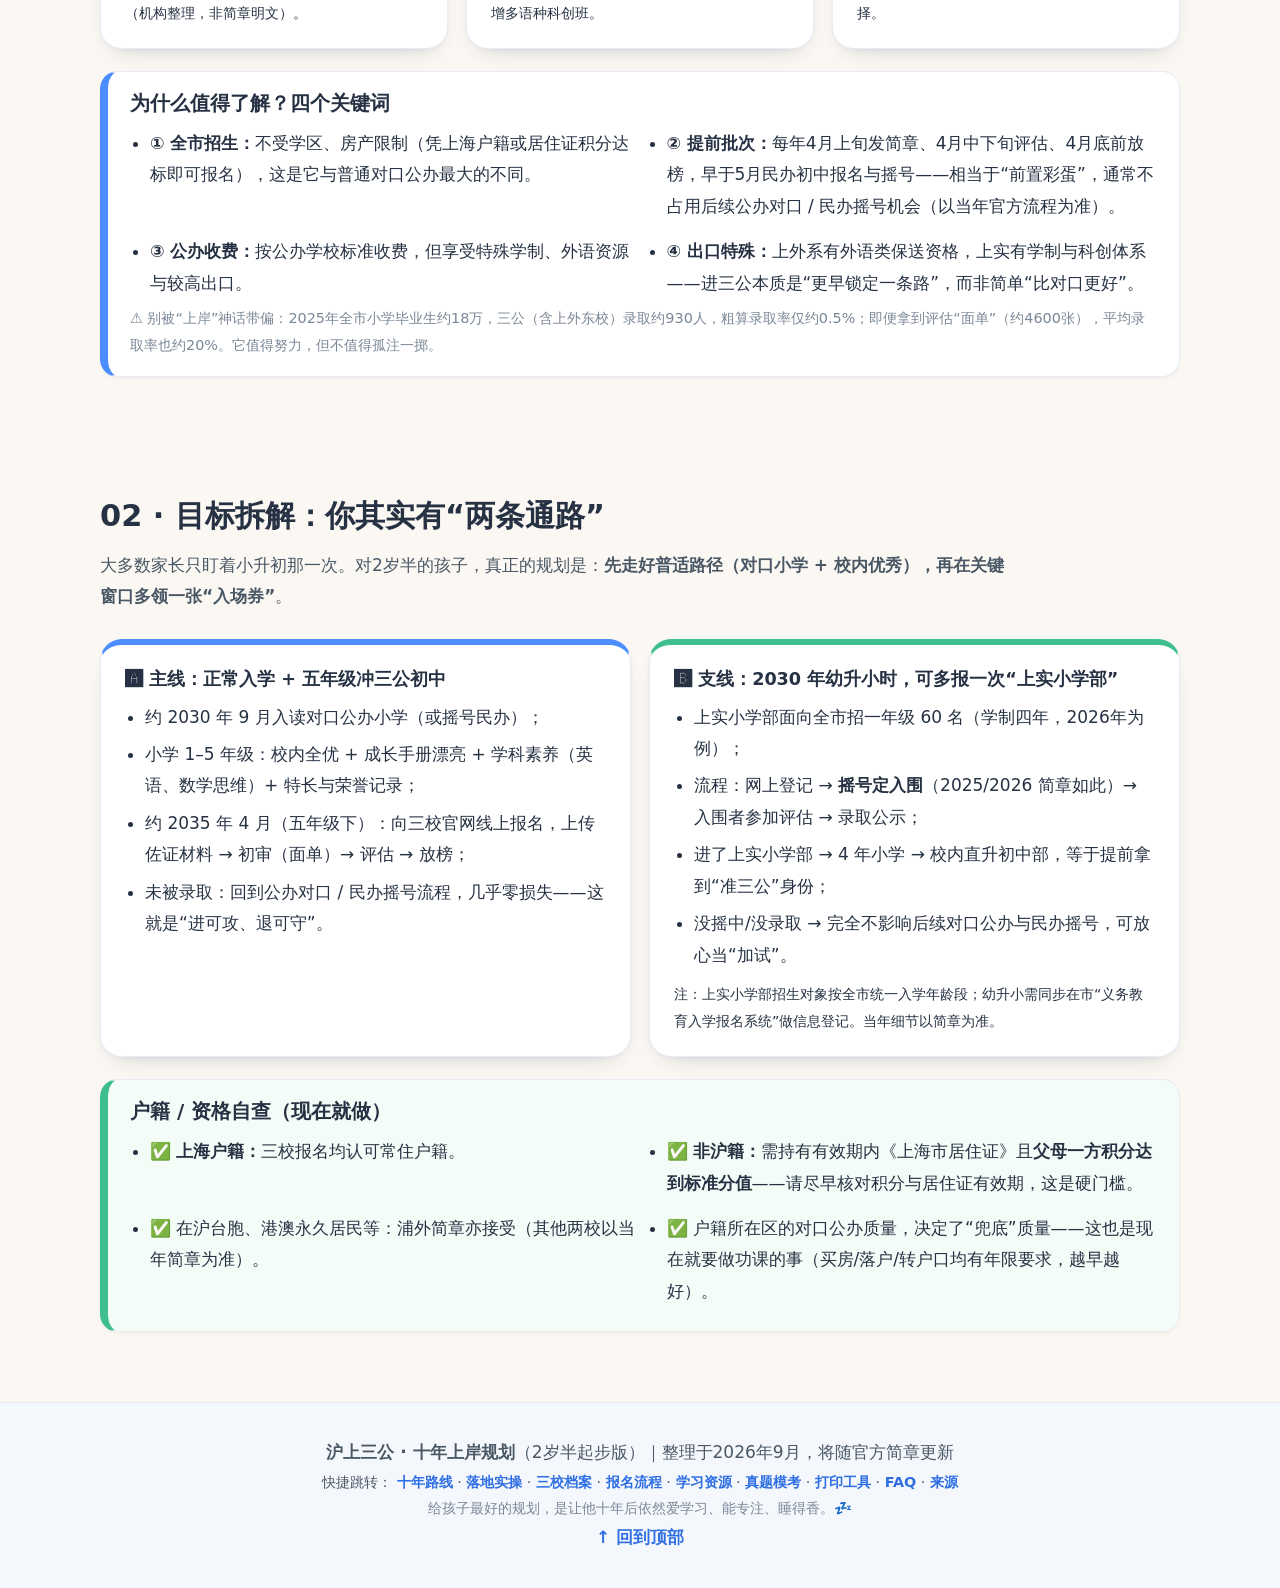
==== commit 1d758e6c: "style: 整体视觉改版（简洁/低龄友好/交互友好）——暖色浅底、胶囊导航、大圆角大按钮、表格自适应、回顶按钮与渐入动画、首页三步走引导" ====
--- a/index.html
+++ b/index.html
@@ -86,6 +86,15 @@
     <h2 class="sec-title">01 · 先把“三公”讲清楚</h2>
     <p class="sec-lead">它不是一个神秘的门派，而是一个<strong>明确的时间表 + 三条不同的赛道</strong>。看懂规则，才不会把力气用错地方。</p>
 
+    <div class="quickstart">
+      <h3>🚀 第一次来？按这三步走</h3>
+      <div class="qs-grid">
+        <a class="qs-card" href="action.html">① 打开「落地实操」<span>本周就能开始的 3 件小事</span></a>
+        <a class="qs-card" href="roadmap.html">② 收藏「十年路线」<span>每个年龄段只做该做的事</span></a>
+        <a class="qs-card" href="practice.html">③ 试试「真题模考」<span>🧸 幼升小 / 🎒 小升初 双赛道</span></a>
+      </div>
+    </div>
+
     <div class="card-grid three">
       <article class="card">
         <h3>上实 <span class="tag" style="--c:#6d28d9">全市唯一学制改革校</span></h3>
--- a/assets/style.css
+++ b/assets/style.css
@@ -1,205 +1,276 @@
 /* ============================================================
-   沪上三公 · 十年上岸规划 — 样式表
+   沪上三公 · 十年上岸规划 — 全局样式（第三版：简洁 / 低龄友好 / 交互友好）
+   设计原则：暖色浅底 + 大圆角 + 大字大按钮 + 少即是多
    ============================================================ */
 :root{
-  --ink:#1f2430;
-  --ink-2:#4b5563;
-  --muted:#6b7280;
-  --line:#e5e7eb;
-  --bg:#f7f8fa;
-  --card:#ffffff;
-  --accent:#2563eb;
-  --accent-2:#1d4ed8;
-  --ses:#6d28d9;
-  --sfls:#dc2626;
-  --pw:#0f766e;
-  --radius:16px;
-  --shadow:0 1px 2px rgba(15,23,42,.06),0 8px 24px -12px rgba(15,23,42,.18);
+  /* 文字与背景 */
+  --ink:#263243;
+  --ink-2:#4A5866;
+  --muted:#7A8797;
+  --line:#E8EDF5;
+  --bg:#FBF8F3;          /* 暖奶油底 */
+  --bg-soft:#F1F6FF;     /* 淡蓝分区 */
+  --card:#FFFFFF;
+
+  /* 主色（低龄友好的明亮色） */
+  --accent:#4C8DFF;
+  --accent-2:#2F6FE4;
+  --primary:#4C8DFF;
+  --sun:#FFB443;
+  --mint:#3FBF8F;
+  --pink:#FF7FA3;
+  --purple:#9B8CFF;
+
+  /* 三校主题色（沿用） */
+  --ses:#8B5CF6;
+  --sfls:#F0668A;
+  --pw:#2BB3A3;
+
+  /* 形状与阴影 */
+  --radius:22px;
+  --radius-sm:14px;
+  --shadow:0 2px 4px rgba(38,50,67,.04), 0 12px 26px -16px rgba(38,50,67,.28);
+  --shadow-hover:0 4px 8px rgba(38,50,67,.06), 0 18px 34px -18px rgba(38,50,67,.32);
 }
 *{box-sizing:border-box;margin:0;padding:0}
-html{scroll-behavior:smooth;scroll-padding-top:72px}
+html{scroll-behavior:smooth;scroll-padding-top:86px}
 body{
   font-family:system-ui,-apple-system,"PingFang SC","Hiragino Sans GB","Microsoft YaHei","Noto Sans SC",sans-serif;
-  color:var(--ink);background:var(--bg);line-height:1.75;font-size:16px;
-}
-a{color:var(--accent);text-decoration:none}
+  color:var(--ink);background:var(--bg);line-height:1.85;font-size:17px;
+  -webkit-text-size-adjust:100%;
+}
+a{color:var(--accent-2);text-decoration:none}
 a:hover{text-decoration:underline}
 img{max-width:100%}
-h1,h2,h3,h4{line-height:1.35}
+h1,h2,h3,h4{line-height:1.4;font-weight:800}
+:focus-visible{outline:3px solid rgba(76,141,255,.45);outline-offset:2px;border-radius:8px}
 .muted{color:var(--muted)}
-.small{font-size:.88rem}
-b,strong{font-weight:700}
-
-/* ---------- 顶栏 ---------- */
+.small{font-size:.9rem}
+b,strong{font-weight:800}
+
+/* ---------- 顶栏（胶囊标签式导航） ---------- */
 .nav{
-  position:sticky;top:0;z-index:50;background:rgba(255,255,255,.92);
-  backdrop-filter:blur(8px);border-bottom:1px solid var(--line);
-}
-.nav-inner{max-width:1060px;margin:0 auto;padding:12px 20px;display:flex;align-items:center;gap:16px}
-.brand{font-weight:800;font-size:1.05rem;color:var(--ink);white-space:nowrap}
-.nav-links{display:flex;gap:2px;margin-left:auto;flex-wrap:wrap}
-.nav-links a{padding:6px 10px;border-radius:8px;color:var(--ink-2);font-size:.9rem}
-.nav-links a:hover{background:#eef2ff;color:var(--accent);text-decoration:none}
-.nav-burger{display:none;margin-left:auto;background:none;border:1px solid var(--line);border-radius:8px;font-size:1.2rem;padding:4px 10px;cursor:pointer}
-
-/* ---------- Hero ---------- */
+  position:sticky;top:0;z-index:60;background:rgba(255,255,255,.94);
+  backdrop-filter:blur(10px);border-bottom:1px solid var(--line);
+}
+.nav-inner{max-width:1080px;margin:0 auto;padding:10px 16px;display:flex;align-items:center;gap:14px}
+.brand{
+  font-weight:800;font-size:1.06rem;color:var(--ink);white-space:nowrap;
+  background:linear-gradient(120deg,#EAF2FF,#F4EEFF);
+  border:1px solid var(--line);border-radius:999px;padding:8px 16px;
+}
+.brand:hover{text-decoration:none;border-color:var(--accent)}
+.nav-links{display:flex;gap:6px;margin-left:auto;overflow-x:auto;padding:4px 2px;scrollbar-width:thin}
+.nav-links::-webkit-scrollbar{height:6px}
+.nav-links::-webkit-scrollbar-thumb{background:#DCE4F0;border-radius:99px}
+.nav-links a{
+  padding:8px 15px;border-radius:999px;color:var(--ink-2);font-size:.95rem;font-weight:600;
+  white-space:nowrap;border:1px solid transparent;transition:background .15s ease,color .15s ease,transform .15s ease;
+}
+.nav-links a:hover{background:#EEF4FF;color:var(--accent-2);text-decoration:none;transform:translateY(-1px)}
+.nav-links a.active{background:linear-gradient(120deg,var(--accent),#7FB0FF);color:#fff;border-color:transparent;box-shadow:0 8px 18px -12px rgba(76,141,255,.9)}
+.nav-links a.active:hover{color:#fff}
+.nav-burger{display:none}
+
+/* ---------- Hero（浅色渐变，友好） ---------- */
 .hero{
-  background:linear-gradient(135deg,#0f2a6b 0%,#1d4ed8 55%,#2563eb 100%);
-  color:#fff;padding:64px 20px 48px;
-}
-.hero-inner{max-width:1060px;margin:0 auto}
-.hero-kicker{display:inline-block;border:1px solid rgba(255,255,255,.35);border-radius:999px;padding:4px 14px;font-size:.85rem;margin-bottom:18px;opacity:.95}
-.hero h1{font-size:clamp(1.7rem,4.2vw,2.7rem);letter-spacing:.5px;margin-bottom:16px}
-.hero-sub{max-width:820px;font-size:1.05rem;opacity:.95;margin-bottom:22px}
-.hero-sub strong{color:#fde68a}
+  background:linear-gradient(135deg,#EAF3FF 0%,#F6F0FF 55%,#E9FBF3 100%);
+  color:var(--ink);padding:56px 20px 42px;border-bottom:1px solid var(--line);
+}
+.hero-inner{max-width:1080px;margin:0 auto}
+.hero-kicker{
+  display:inline-block;background:#fff;border:1px solid var(--line);border-radius:999px;
+  padding:6px 16px;font-size:.88rem;margin-bottom:18px;color:var(--ink-2);font-weight:600;
+}
+.hero h1{font-size:clamp(1.7rem,4.2vw,2.6rem);letter-spacing:.3px;margin-bottom:16px}
+.hero-sub{max-width:840px;font-size:1.08rem;color:var(--ink-2);margin-bottom:22px}
+.hero-sub strong{color:var(--accent-2);background:linear-gradient(transparent 62%,#FFE9B8 62%)}
 .hero-chips{display:flex;flex-wrap:wrap;gap:10px;margin-bottom:24px}
-.chip{background:rgba(255,255,255,.14);border:1px solid rgba(255,255,255,.25);border-radius:999px;padding:6px 14px;font-size:.88rem}
-.hero-cta{display:flex;gap:12px;flex-wrap:wrap;margin-bottom:20px}
-.btn{display:inline-block;border:none;cursor:pointer;font-size:1rem;padding:11px 22px;border-radius:12px;font-weight:600;font-family:inherit}
-.btn-primary{background:#fff;color:var(--accent-2)}
-.btn-primary:hover{background:#f1f5ff;text-decoration:none}
-.btn-ghost{background:transparent;color:#fff;border:1.5px solid rgba(255,255,255,.6)}
-.btn-ghost:hover{background:rgba(255,255,255,.12)}
-.hero-note{font-size:.82rem;opacity:.8;max-width:900px}
-
-/* ---------- 推算工具 ---------- */
-.section{padding:52px 20px}
-.section.alt{background:#fff;border-top:1px solid var(--line);border-bottom:1px solid var(--line)}
-.section-inner{max-width:1060px;margin:0 auto}
-.calc{background:#eef4ff;border-bottom:1px solid var(--line);padding:30px 20px}
-.calc-grid{max-width:1060px;margin:0 auto;display:grid;grid-template-columns:1fr 1fr;gap:28px;align-items:center}
-.calc h3{margin-bottom:6px}
-.field{display:inline-flex;align-items:center;gap:8px;margin:10px 16px 0 0;background:#fff;border:1px solid var(--line);border-radius:12px;padding:8px 14px}
-.field select{border:none;background:transparent;font-size:1rem;font-family:inherit;outline:none;color:var(--ink);cursor:pointer}
-.out-row{display:flex;justify-content:space-between;gap:12px;padding:7px 2px;border-bottom:1px dashed var(--line)}
-.out-row:last-child{border-bottom:none}
-.out-row.hot b{color:var(--sfls)}
-.out-row b{white-space:nowrap}
-
-/* ---------- 标题 ---------- */
-.sec-title{font-size:clamp(1.35rem,3vw,1.85rem);margin-bottom:10px}
-.sec-lead{color:var(--ink-2);margin-bottom:28px;max-width:900px}
-.sub-title{font-size:1.15rem;margin:34px 0 14px;padding-left:10px;border-left:4px solid var(--accent)}
+.chip{background:#fff;border:1px solid var(--line);border-radius:999px;padding:8px 16px;font-size:.92rem;box-shadow:0 2px 6px -4px rgba(38,50,67,.25)}
+.hero-cta{display:flex;gap:12px;flex-wrap:wrap;margin-bottom:18px}
+.btn{display:inline-block;border:none;cursor:pointer;font-size:1rem;padding:13px 26px;border-radius:999px;font-weight:700;font-family:inherit;transition:transform .15s ease,box-shadow .15s ease,background .15s ease}
+.btn-primary{background:linear-gradient(120deg,var(--accent),#7FB0FF);color:#fff;box-shadow:0 12px 22px -14px rgba(76,141,255,.95)}
+.btn-primary:hover{transform:translateY(-2px);box-shadow:var(--shadow-hover);text-decoration:none}
+.btn-ghost{background:#fff;color:var(--ink-2);border:1.5px solid var(--line)}
+.btn-ghost:hover{background:#F6F9FF;border-color:var(--accent);color:var(--accent-2);text-decoration:none}
+.hero-note{font-size:.86rem;color:var(--muted);max-width:920px}
+
+/* ---------- 分区与标题 ---------- */
+.section{padding:48px 20px}
+.section.alt{background:var(--bg-soft);border-top:1px solid var(--line);border-bottom:1px solid var(--line)}
+.section-inner{max-width:1080px;margin:0 auto}
+.sec-title{font-size:clamp(1.4rem,3vw,1.9rem);margin-bottom:12px}
+.sec-lead{color:var(--ink-2);margin-bottom:26px;max-width:920px}
+.sub-title{
+  font-size:1.16rem;margin:34px 0 14px;padding:8px 0 8px 14px;
+  border-left:6px solid var(--accent);border-radius:6px;background:linear-gradient(90deg,#F2F7FF,transparent 70%);
+}
+
+/* ---------- 首页三步走 ---------- */
+.quickstart{background:#fff;border:1px solid var(--line);border-radius:var(--radius);padding:20px 22px;box-shadow:var(--shadow);margin:6px 0 22px}
+.quickstart h3{font-size:1.08rem;margin-bottom:14px}
+.qs-grid{display:grid;grid-template-columns:repeat(3,1fr);gap:14px}
+.qs-card{
+  display:block;background:linear-gradient(135deg,#F7FAFF,#FFFFFF);border:1.5px solid var(--line);
+  border-radius:18px;padding:16px 18px;color:var(--ink);font-weight:700;transition:transform .15s ease,border-color .15s ease,box-shadow .15s ease;
+}
+.qs-card span{display:block;font-weight:500;color:var(--muted);font-size:.88rem;margin-top:6px}
+.qs-card:hover{transform:translateY(-3px);border-color:var(--accent);box-shadow:var(--shadow-hover);text-decoration:none}
+.qs-card:nth-child(1){background:linear-gradient(135deg,#FFF6E8,#FFFFFF)}
+.qs-card:nth-child(2){background:linear-gradient(135deg,#EFF6FF,#FFFFFF)}
+.qs-card:nth-child(3){background:linear-gradient(135deg,#EDFBF4,#FFFFFF)}
 
 /* ---------- 卡片 ---------- */
 .card-grid{display:grid;gap:18px;margin:18px 0}
 .card-grid.three{grid-template-columns:repeat(3,1fr)}
 .card-grid.two{grid-template-columns:1fr 1fr}
-.card{background:var(--card);border:1px solid var(--line);border-radius:var(--radius);padding:20px 22px;box-shadow:var(--shadow)}
-.card h3{font-size:1.1rem;margin-bottom:8px}
-.card h4{margin-bottom:8px;font-size:1rem}
-.tag{display:inline-block;font-size:.74rem;font-weight:700;color:var(--c);background:color-mix(in srgb,var(--c) 10%,#fff);border:1px solid color-mix(in srgb,var(--c) 35%,#fff);border-radius:999px;padding:1px 9px;vertical-align:middle;margin-left:2px}
+.card{background:var(--card);border:1px solid var(--line);border-radius:var(--radius);padding:22px 24px;box-shadow:var(--shadow)}
+.card h3{font-size:1.12rem;margin-bottom:10px}
+.card h4{margin-bottom:10px;font-size:1.02rem}
+.card p+p{margin-top:8px}
+.tag{display:inline-block;font-size:.76rem;font-weight:700;color:var(--c);background:#fff;border:1.5px solid var(--c);border-radius:999px;padding:2px 11px;vertical-align:middle;margin-left:4px}
 
 /* ---------- 提示框 ---------- */
-.notice,.notice.soft,.notice.warn{background:#fff;border:1px solid var(--line);border-left:6px solid var(--accent);border-radius:12px;padding:18px 22px;margin:22px 0}
+.notice,.notice.soft,.notice.warn{background:#fff;border:1px solid var(--line);border-left:8px solid var(--accent);border-radius:18px;padding:18px 22px;margin:22px 0;box-shadow:0 2px 6px -4px rgba(38,50,67,.2)}
 .notice h3,.notice h4{margin-bottom:10px}
-.notice.soft{border-left-color:#0ea5e9;background:#f0f9ff}
-.notice.warn{border-left-color:#f59e0b;background:#fffbeb}
+.notice.soft{border-left-color:var(--mint);background:#F4FCF8}
+.notice.warn{border-left-color:var(--sun);background:#FFFBF2}
 .grid2{display:grid;grid-template-columns:1fr 1fr;gap:8px 26px;padding-left:20px}
 ul.grid2 li{margin-bottom:6px}
 
-/* ---------- 通路 ---------- */
+/* ---------- 两条通路 ---------- */
 .path-grid{display:grid;gap:18px;grid-template-columns:1fr 1fr;margin-bottom:8px}
 .path-card{background:var(--card);border-radius:var(--radius);padding:22px 24px;box-shadow:var(--shadow);border:1px solid var(--line)}
-.path-card.main{border-top:5px solid var(--accent)}
-.path-card.alt{border-top:5px solid #0ea5e9}
-.path-card h3{font-size:1.08rem;margin-bottom:10px}
+.path-card.main{border-top:6px solid var(--accent)}
+.path-card.alt{border-top:6px solid var(--mint)}
+.path-card h3{font-size:1.1rem;margin-bottom:10px}
 .path-card ul{padding-left:20px}
 .path-card li{margin-bottom:6px}
 .path-card .small{margin-top:10px}
 
 /* ---------- 时间轴 ---------- */
-.timeline{position:relative;margin:26px 0 10px;padding-left:0}
-.tl-item{display:grid;grid-template-columns:44px 1fr;gap:6px;margin-bottom:8px;position:relative}
+.timeline{position:relative;margin:26px 0 10px}
+.tl-item{display:grid;grid-template-columns:48px 1fr;gap:8px;margin-bottom:10px}
 .tl-rail{position:relative;display:flex;justify-content:center}
-.tl-rail::before{content:"";position:absolute;top:34px;bottom:-20px;left:50%;width:2px;background:var(--line)}
+.tl-rail::before{content:"";position:absolute;top:38px;bottom:-22px;left:50%;width:3px;background:linear-gradient(#DCE7FA,#EEF4FF);border-radius:99px}
 .tl-item:last-child .tl-rail::before{display:none}
-.tl-dot{width:30px;height:30px;border-radius:50%;background:var(--accent);color:#fff;font-weight:800;display:flex;align-items:center;justify-content:center;font-size:.9rem;position:relative;z-index:1;box-shadow:0 0 0 4px #fff,0 0 0 6px var(--accent)}
-.tl-body{background:var(--card);border:1px solid var(--line);border-radius:var(--radius);padding:18px 20px 14px;box-shadow:var(--shadow);margin-bottom:18px}
+.tl-dot{
+  width:34px;height:34px;border-radius:50%;color:#fff;font-weight:800;display:flex;align-items:center;justify-content:center;
+  font-size:.95rem;position:relative;z-index:1;background:linear-gradient(135deg,var(--accent),#83B3FF);
+  box-shadow:0 0 0 5px #fff,0 0 0 7px #DCE7FA;
+}
+.tl-item:nth-child(3n+2) .tl-dot{background:linear-gradient(135deg,var(--mint),#7FE0BC)}
+.tl-item:nth-child(3n+3) .tl-dot{background:linear-gradient(135deg,var(--sun),#FFD08A)}
+.tl-body{background:var(--card);border:1px solid var(--line);border-radius:var(--radius);padding:20px 22px 16px;box-shadow:var(--shadow);margin-bottom:16px}
 .tl-body header{margin-bottom:8px}
-.tl-tag{display:inline-block;background:#eef2ff;color:var(--accent-2);border-radius:999px;font-size:.78rem;font-weight:700;padding:2px 12px;margin-bottom:6px}
-.tl-body h3{font-size:1.12rem;margin:4px 0 2px}
-.tl-period{color:var(--muted);font-size:.88rem}
-.tl-goal{margin:10px 0;padding:10px 14px;background:#f8fafc;border-radius:10px;border:1px dashed #cbd5e1;font-size:.95rem}
-.tl-todo{list-style:none;padding:0;display:grid;gap:7px}
-.tl-todo li{display:flex;gap:10px;align-items:flex-start}
-.tl-todo input{width:17px;height:17px;margin-top:4px;flex:none;accent-color:var(--accent)}
-.tl-note{margin-top:12px;font-size:.88rem;color:#134e4a;background:#f0fdfa;border-radius:10px;padding:10px 12px;border:1px solid #99f6e4}
-.tl-note a{color:#0f766e;font-weight:600}
+.tl-tag{display:inline-block;background:#EEF4FF;color:var(--accent-2);border-radius:999px;font-size:.8rem;font-weight:700;padding:3px 13px;margin-bottom:8px}
+.tl-body h3{font-size:1.14rem;margin:4px 0 2px}
+.tl-period{color:var(--muted);font-size:.9rem}
+.tl-goal{margin:12px 0;padding:12px 16px;background:#F7FAFF;border-radius:14px;border:1.5px dashed #C9DDFB;font-size:.98rem}
+.tl-todo{list-style:none;padding:0;display:grid;gap:9px}
+.tl-todo li{display:flex;gap:11px;align-items:flex-start}
+.tl-todo input{width:20px;height:20px;margin-top:4px;flex:none;accent-color:var(--accent);cursor:pointer}
+.tl-note{margin-top:14px;font-size:.92rem;color:#1F5C50;background:#EFFBF7;border-radius:14px;padding:12px 14px;border:1px solid #B9ECDD}
+.tl-note a{color:#178A70;font-weight:700}
 
 /* 速查卡 */
-.print-card{background:var(--card);border:1px solid var(--line);border-radius:var(--radius);padding:20px 22px;box-shadow:var(--shadow);margin:30px 0 6px}
+.print-card{background:var(--card);border:1px solid var(--line);border-radius:var(--radius);padding:22px 24px;box-shadow:var(--shadow);margin:30px 0 6px}
 .print-card h3{margin-bottom:12px}
 
-/* ---------- 表格 ---------- */
-table{width:100%;border-collapse:collapse;background:var(--card);font-size:.92rem;margin:12px 0}
-th,td{border:1px solid var(--line);padding:9px 12px;text-align:left;vertical-align:top}
-thead th{background:#f1f5f9;font-weight:700}
-tbody tr:nth-child(even){background:#fafbfc}
-td a{word-break:break-all}
-
-/* ---------- Tabs ---------- */
-.tabs{display:flex;gap:8px;flex-wrap:wrap;margin:10px 0 18px}
-.tab-btn{background:#fff;border:1px solid var(--line);border-radius:12px;padding:10px 20px;font-size:1rem;font-weight:600;cursor:pointer;font-family:inherit;color:var(--ink-2)}
-.tab-btn.active{background:var(--ink);color:#fff;border-color:var(--ink)}
+/* ---------- 表格（圆角 + 移动端横向滚动） ---------- */
+.tbl-wrap{overflow-x:auto;-webkit-overflow-scrolling:touch;border-radius:18px;margin:14px 0}
+table{width:100%;border-collapse:separate;border-spacing:0;background:var(--card);font-size:.95rem;border:1px solid var(--line);border-radius:18px;overflow:hidden}
+th,td{border-bottom:1px solid var(--line);padding:12px 14px;text-align:left;vertical-align:top;line-height:1.7}
+th{background:#F4F8FF;font-weight:800}
+tr:last-child td{border-bottom:none}
+tbody tr:nth-child(even){background:#FAFCFF}
+td a{word-break:break-word}
+
+/* ---------- 页签（三校对比） ---------- */
+.tabs{display:flex;gap:10px;flex-wrap:wrap;margin:12px 0 20px}
+.tab-btn{background:#fff;border:1.5px solid var(--line);border-radius:999px;padding:11px 22px;font-size:1rem;font-weight:700;cursor:pointer;font-family:inherit;color:var(--ink-2);transition:all .15s ease}
+.tab-btn:hover{border-color:var(--accent);color:var(--accent-2)}
+.tab-btn.active{background:linear-gradient(120deg,var(--accent),#7FB0FF);color:#fff;border-color:transparent;box-shadow:0 10px 20px -14px rgba(76,141,255,.95)}
 .tab-panel{display:none}
 .tab-panel.active{display:block;animation:fade .25s ease}
 @keyframes fade{from{opacity:0;transform:translateY(6px)}to{opacity:1;transform:none}}
 .school-head{margin-bottom:6px}
-.kv{list-style:none;display:grid;gap:8px}
+.kv{list-style:none;display:grid;gap:9px}
 .kv li b{display:inline-block;min-width:3.2em}
 
 /* ---------- 流程 ---------- */
 .flow-grid{display:grid;grid-template-columns:repeat(5,1fr);gap:12px;margin:20px 0}
-.flow-step{background:#fff;border:1px solid var(--line);border-top:4px solid var(--accent);border-radius:12px;padding:14px;font-size:.88rem}
+.flow-step{background:#fff;border:1px solid var(--line);border-top:6px solid var(--accent);border-radius:18px;padding:16px;font-size:.9rem;box-shadow:0 2px 6px -4px rgba(38,50,67,.2)}
 .flow-step b{display:block;margin-bottom:6px;color:var(--accent-2)}
+.flow-step:nth-child(2){border-top-color:var(--mint)}
+.flow-step:nth-child(3){border-top-color:var(--sun)}
+.flow-step:nth-child(4){border-top-color:var(--pink)}
+.flow-step:nth-child(5){border-top-color:var(--purple)}
 
 /* ---------- FAQ ---------- */
-.faq-list{display:grid;gap:10px}
-.faq-list details{background:var(--card);border:1px solid var(--line);border-radius:12px;padding:4px 6px}
-.faq-list summary{cursor:pointer;font-weight:600;padding:10px 14px;list-style-position:inside}
-.faq-list summary::-webkit-details-marker{color:var(--accent)}
-.faq-list details[open] summary{border-bottom:1px dashed var(--line)}
-.faq-list p{padding:10px 16px 14px;color:var(--ink-2);font-size:.95rem}
+.faq-list{display:grid;gap:12px}
+.faq-list details{background:var(--card);border:1px solid var(--line);border-radius:18px;padding:4px 6px;box-shadow:0 2px 6px -4px rgba(38,50,67,.18)}
+.faq-list summary{cursor:pointer;font-weight:700;padding:14px 16px;list-style-position:inside;border-radius:14px}
+.faq-list summary:hover{background:#F4F8FF}
+.faq-list details[open] summary{border-bottom:1.5px dashed var(--line)}
+.faq-list p{padding:12px 18px 16px;color:var(--ink-2);font-size:.97rem}
 
 /* ---------- 来源 ---------- */
-.ref-list{padding-left:26px;display:grid;gap:8px;font-size:.92rem}
-.ref-list li::marker{color:var(--accent);font-weight:700}
-
-/* ---------- Footer ---------- */
-.footer{background:#111827;color:#cbd5e1;padding:34px 20px;text-align:center}
-.footer .muted{color:#94a3b8}
-.footer a{color:#93c5fd}
+.ref-list{padding-left:26px;display:grid;gap:9px;font-size:.95rem}
+.ref-list li::marker{color:var(--accent);font-weight:800}
+
+/* ---------- 页脚 ---------- */
+.footer{background:#F4F7FC;border-top:1px solid var(--line);padding:34px 20px;text-align:center;color:var(--ink-2)}
+.footer .muted{color:var(--muted)}
+.footer a{font-weight:600}
+
+/* ---------- 回顶部 / 渐入 ---------- */
+.to-top{
+  position:fixed;right:18px;bottom:20px;width:52px;height:52px;border-radius:50%;border:none;cursor:pointer;
+  background:linear-gradient(135deg,var(--accent),#7FB0FF);color:#fff;font-size:1.3rem;
+  box-shadow:0 14px 26px -14px rgba(76,141,255,.95);opacity:0;pointer-events:none;transform:translateY(12px);
+  transition:opacity .2s ease,transform .2s ease;z-index:70;
+}
+.to-top.show{opacity:1;pointer-events:auto;transform:none}
+.reveal{opacity:0;transform:translateY(12px)}
+.reveal.in{opacity:1;transform:none;transition:opacity .5s ease,transform .5s ease}
+@media (prefers-reduced-motion:reduce){
+  .reveal{opacity:1;transform:none}
+  html{scroll-behavior:auto}
+}
 
 /* ---------- 响应式 ---------- */
 @media (max-width:900px){
-  .card-grid.three,.card-grid.two{grid-template-columns:1fr}
-  .path-grid,.calc-grid{grid-template-columns:1fr}
+  body{font-size:16px}
+  .card-grid.three,.card-grid.two,.path-grid,.calc-grid,.qs-grid{grid-template-columns:1fr}
   .flow-grid{grid-template-columns:1fr 1fr}
   .grid2{grid-template-columns:1fr}
-  .nav-links{display:none;position:absolute;top:56px;left:0;right:0;background:#fff;flex-direction:column;padding:10px 16px;border-bottom:1px solid var(--line)}
-  .nav-links.open{display:flex}
-  .nav-burger{display:inline-block}
-  .tl-item{grid-template-columns:36px 1fr}
-  .tl-dot{width:26px;height:26px;font-size:.8rem}
+  .nav-inner{flex-wrap:wrap;row-gap:6px}
+  .nav-links{width:100%;margin-left:0}
+  .tl-item{grid-template-columns:38px 1fr}
+  .tl-dot{width:28px;height:28px;font-size:.82rem}
 }
 @media (max-width:560px){
   .flow-grid{grid-template-columns:1fr}
-  body{font-size:15px}
+  .section{padding:34px 16px}
+  .hero{padding:38px 16px 30px}
+  table{font-size:.9rem}
+  th,td{padding:10px 11px}
 }
 
 /* ---------- 打印 ---------- */
 @media print{
-  .nav,.hero-cta,.calc,.footer,.nav-burger,.hero-note{display:none !important}
+  .nav,.hero-cta,.calc,.footer,.nav-burger,.hero-note,.to-top,.quickstart{display:none !important}
   body{background:#fff;font-size:12px}
-  .section,.section.alt{padding:14px 0;border:none}
+  .section,.section.alt{padding:14px 0;border:none;background:#fff}
   .tl-body,.card,.notice{box-shadow:none;break-inside:avoid}
   .tab-panel{display:block}
   details summary{list-style:none}
   details p{display:block}
+  .tbl-wrap{overflow:visible}
   .hero{padding:20px;background:#fff !important;color:#000}
   .hero h1{color:#000}
-  .chip,.hero-sub strong{color:#000}
-  .hero-sub,.hero-chips{opacity:1}
+  .hero-sub,.hero-chips{color:#000}
+  .chip{border-color:#999}
   a{color:#000;text-decoration:none}
 }
--- a/assets/tools.css
+++ b/assets/tools.css
@@ -39,20 +39,19 @@
 }
 
 /* ---------- 多页版：顶栏“标签页”与页面标题条 ---------- */
-.nav-links a.active{background:var(--accent);color:#fff}
-.nav-links a.active:hover{background:var(--accent-2);color:#fff}
+.nav-links a.active{color:#fff}
 
 .band{
-  background:linear-gradient(120deg,#1e3a8a 0%,#1d4ed8 60%,#2563eb 100%);
-  color:#fff;padding:34px 20px 28px;
+  background:linear-gradient(135deg,#EAF3FF 0%,#F6F0FF 55%,#E9FBF3 100%);
+  color:var(--ink);padding:30px 20px 26px;border-bottom:1px solid var(--line);
 }
-.band .band-kicker{font-size:.85rem;opacity:.9;margin-bottom:8px}
-.band .band-kicker a{color:#bfdbfe;font-weight:600}
-.band h1{font-size:clamp(1.35rem,3.2vw,2rem);margin-bottom:8px}
-.band-desc{max-width:860px;opacity:.92;font-size:.98rem;margin:0}
+.band .band-kicker{font-size:.86rem;color:var(--ink-2);margin-bottom:8px}
+.band .band-kicker a{color:var(--accent-2);font-weight:700}
+.band h1{font-size:clamp(1.35rem,3.2vw,1.95rem);margin-bottom:8px}
+.band-desc{max-width:880px;color:var(--ink-2);font-size:1rem;margin:0}
 
 @media (max-width:900px){
-  .nav-links a{padding:6px 8px;font-size:.85rem}
+  .nav-links a{padding:8px 13px;font-size:.9rem}
 }
 
 @media print{
@@ -104,3 +103,40 @@
   .qz-controls,.qz-sheet,.qz-nav,.qz-progress{display:none !important}
   .quiz{box-shadow:none;border:none;padding:0}
 }
+
+/* ---------- 双赛道（幼升小 / 小升初） ---------- */
+.qz-tracks{display:flex;gap:14px;flex-wrap:wrap;margin-bottom:18px}
+.qz-track{flex:1 1 240px;background:#fff;border:2px solid var(--line);border-radius:20px;padding:18px 20px;font-size:1.08rem;font-weight:800;font-family:inherit;color:var(--ink-2);cursor:pointer;text-align:center;transition:transform .15s ease,border-color .15s ease,box-shadow .15s ease}
+.qz-track:hover{border-color:var(--accent);color:var(--accent-2);transform:translateY(-2px);box-shadow:var(--shadow-hover)}
+.qz-track.active{background:linear-gradient(120deg,var(--accent),#7FB0FF);border-color:transparent;color:#fff;box-shadow:0 14px 26px -16px rgba(76,141,255,.95)}
+.qz-track:nth-child(1){background-image:linear-gradient(135deg,#FFF6E8,#FFFBf2)}
+.qz-track:nth-child(2){background-image:linear-gradient(135deg,#EFF6FF,#F8FBFF)}
+.qz-track.active{background-image:linear-gradient(120deg,var(--accent),#7FB0FF)}
+
+/* 低龄适配：更大的字、更大的按钮、更宽松的行距 */
+.qz-young .qz-q{font-size:1.35rem;line-height:1.95}
+.qz-young .qz-opt{font-size:1.15rem;padding:18px 20px;margin:12px 0;border-radius:18px;min-height:62px;display:flex;align-items:center;gap:14px}
+.qz-young .qz-opt{background:#FBFCFF}
+.qz-young .qz-progress{height:14px;background:#E8EEF9}
+.qz-young .qz-btn{font-size:1.02rem;padding:14px 22px;border-radius:999px;min-height:46px}
+.qz-young .qz-feedback{font-size:1.05rem;border-radius:16px}
+.qz-key{display:inline-flex;align-items:center;justify-content:center;width:28px;height:28px;border-radius:50%;background:#EEF2F8;color:#4A5866;font-weight:800;font-size:.9rem;flex:none}
+.qz-young .qz-key{width:34px;height:34px;font-size:1.05rem;background:#E4EEFF;color:#2F6FE4}
+.qz-timer-wrap{display:flex;gap:8px;align-items:center}
+.qz-mini{padding:7px 14px;font-size:.86rem;border-radius:999px}
+
+/* 亲子口语卡 */
+.qz-oral{margin-bottom:12px}
+.qz-card{background:#F4FCF8;border:1.5px solid #B9ECDD;border-radius:18px;padding:6px 16px}
+.qz-card summary{cursor:pointer;font-weight:800;color:#178A70;padding:10px 0}
+.qz-card ul{margin:6px 0 14px 22px;display:grid;gap:8px;font-size:.95rem;color:#1F5C50}
+
+/* 星级评价（幼升小） */
+.qz-stars{font-size:2.1rem;letter-spacing:6px;line-height:1.3}
+.qz-stars-off{color:#D8DFEA}
+.qz-young .qz-score{font-size:1.6rem}
+
+/* 打印：亲子卡与读题按钮不出现在卷面 */
+@media print{
+  .qz-tracks,.qz-oral,.qz-timer-wrap{display:none !important}
+}
